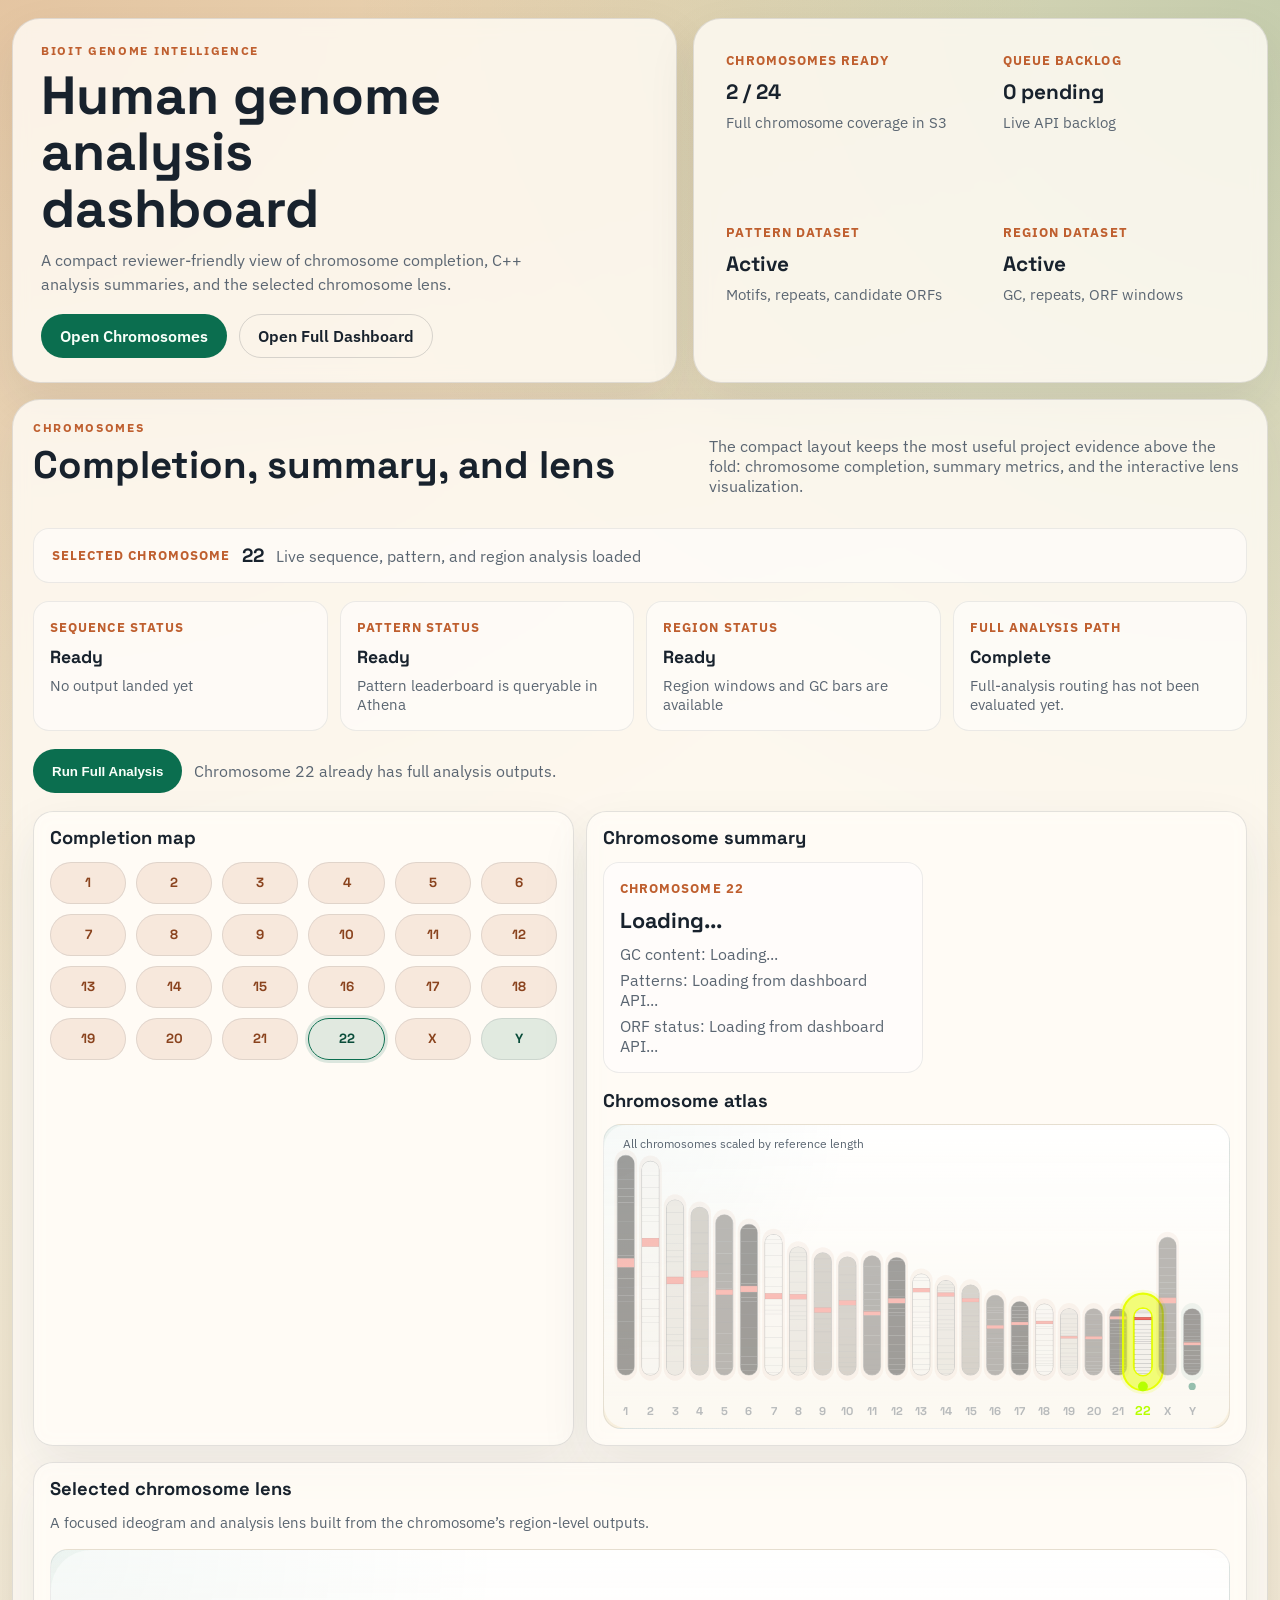
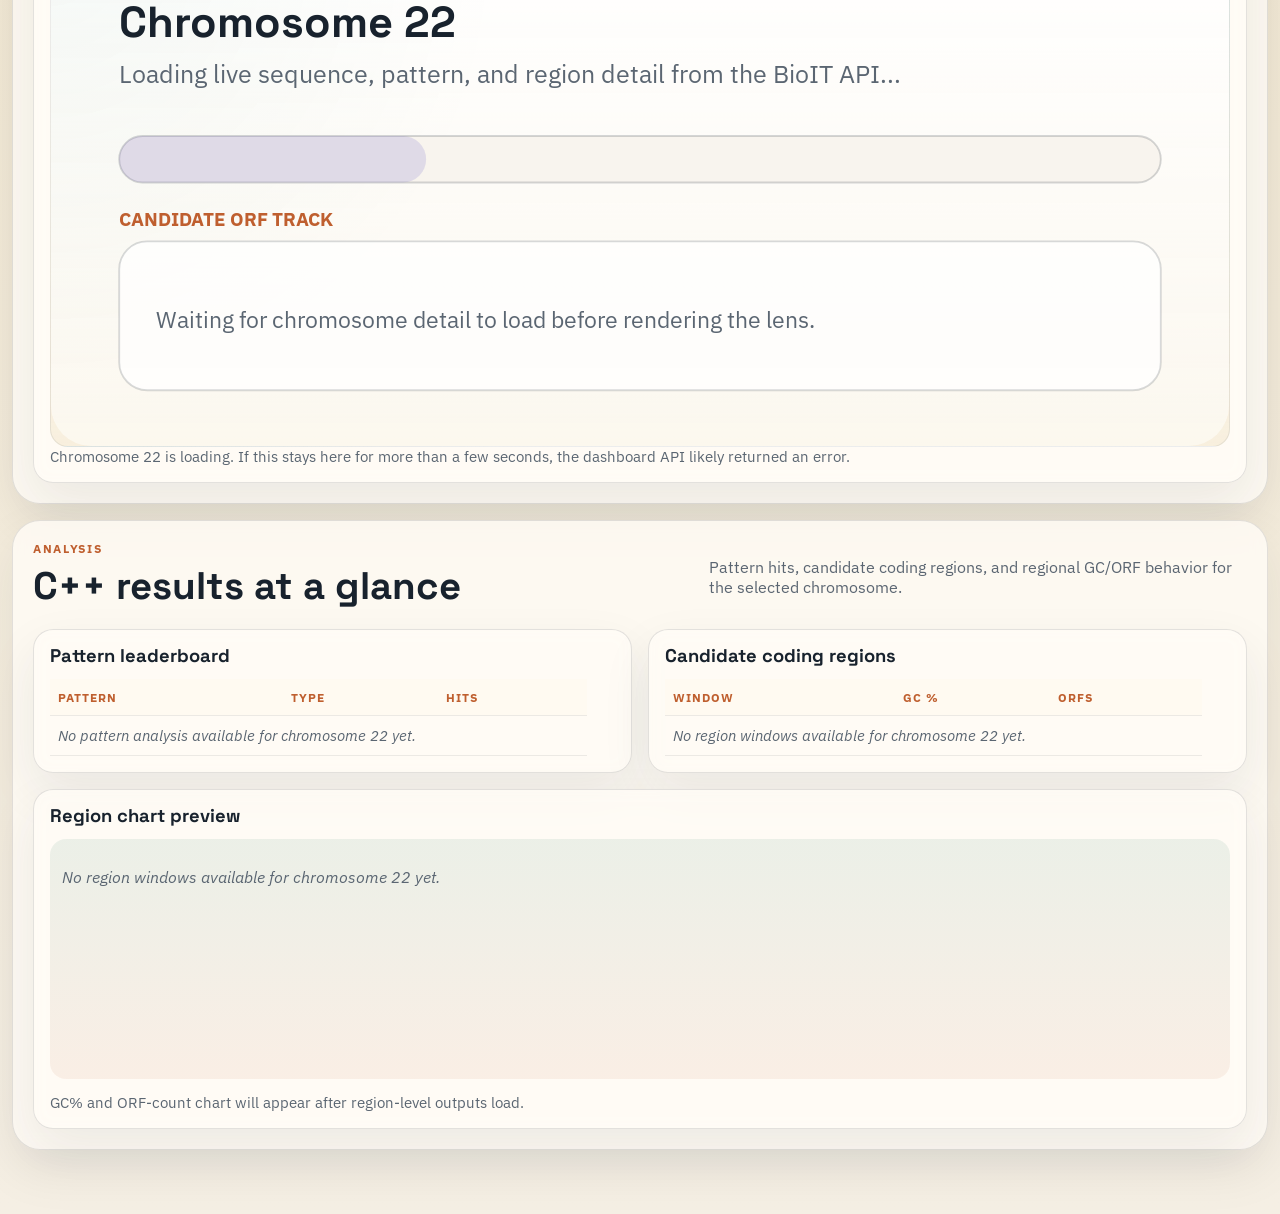
==== webapp/compact.html @ 19586a56 "Add compact dashboard variant" ====
<!DOCTYPE html>
<html lang="en">
  <head>
    <meta charset="UTF-8" />
    <meta name="viewport" content="width=device-width, initial-scale=1.0" />
    <title>BioIT Genome Intelligence Dashboard - Compact</title>
    <link rel="preconnect" href="https://fonts.googleapis.com" />
    <link rel="preconnect" href="https://fonts.gstatic.com" crossorigin />
    <link
      href="https://fonts.googleapis.com/css2?family=Space+Grotesk:wght@400;500;700&family=IBM+Plex+Sans:wght@400;500;600&display=swap"
      rel="stylesheet"
    />
    <link rel="stylesheet" href="./styles.css" />
  </head>
  <body class="compact-dashboard">
    <div class="page-shell">
      <header class="hero hero-compact">
        <div class="hero-copy compact-hero-copy">
          <p class="eyebrow">BioIT Genome Intelligence</p>
          <h1>Human genome analysis dashboard</h1>
          <p class="hero-text compact-hero-text">
            A compact reviewer-friendly view of chromosome completion, C++ analysis summaries,
            and the selected chromosome lens.
          </p>
          <div class="hero-actions">
            <a class="button button-primary" href="#chromosomes">Open Chromosomes</a>
            <a class="button button-secondary" href="./index.html">Open Full Dashboard</a>
          </div>
        </div>
        <aside class="hero-panel compact-hero-panel">
          <div class="hero-panel-grid compact-hero-grid">
            <article class="metric-card">
              <span class="metric-label">Chromosomes Ready</span>
              <strong id="readyChromosomes">0 / 24</strong>
              <span class="metric-detail">Full chromosome coverage in S3</span>
            </article>
            <article class="metric-card">
              <span class="metric-label">Queue Backlog</span>
              <strong id="queueDepth">0 pending</strong>
              <span class="metric-detail">Live API backlog</span>
            </article>
            <article class="metric-card">
              <span class="metric-label">Pattern Dataset</span>
              <strong>Active</strong>
              <span class="metric-detail">Motifs, repeats, candidate ORFs</span>
            </article>
            <article class="metric-card">
              <span class="metric-label">Region Dataset</span>
              <strong>Active</strong>
              <span class="metric-detail">GC, repeats, ORF windows</span>
            </article>
          </div>
        </aside>
      </header>

      <main class="content compact-content">
        <section class="panel compact-panel" id="chromosomes">
          <div class="section-header compact-section-header">
            <div>
              <p class="section-kicker">Chromosomes</p>
              <h2>Completion, summary, and lens</h2>
            </div>
            <p class="section-copy">
              The compact layout keeps the most useful project evidence above the fold:
              chromosome completion, summary metrics, and the interactive lens visualization.
            </p>
          </div>

          <div class="selection-banner">
            <span class="selection-label">Selected chromosome</span>
            <strong id="selectedChromosomeLabel">22</strong>
            <span id="selectedChromosomeStatus" class="selection-status">Loading live analysis</span>
          </div>

          <div class="selection-meta">
            <article class="selection-card">
              <span class="metric-label">Sequence Status</span>
              <strong id="selectedSequenceStatus">Ready</strong>
              <span id="selectedSequenceDetail" class="metric-detail">Latest sequence output available</span>
            </article>
            <article class="selection-card">
              <span class="metric-label">Pattern Status</span>
              <strong id="selectedPatternStatus">Ready</strong>
              <span id="selectedPatternDetail" class="metric-detail">Pattern leaderboard can be queried</span>
            </article>
            <article class="selection-card">
              <span class="metric-label">Region Status</span>
              <strong id="selectedRegionStatus">Ready</strong>
              <span id="selectedRegionDetail" class="metric-detail">GC and ORF windows are available</span>
            </article>
            <article class="selection-card">
              <span class="metric-label">Full Analysis Path</span>
              <strong id="selectedFullAnalysisStatus">Eligible</strong>
              <span id="selectedFullAnalysisDetail" class="metric-detail">Batch-first full analysis routing.</span>
            </article>
          </div>

          <div class="selection-actions">
            <button id="runFullAnalysisButton" class="button button-primary" type="button">
              Run Full Analysis
            </button>
            <span id="runFullAnalysisHint" class="selection-status">
              Use this when sequence data is landed and you want patterns plus region summaries.
            </span>
          </div>

          <div class="chromosome-layout">
            <article class="card">
              <h3>Completion map</h3>
              <div id="chromosomeGrid" class="chromosome-grid"></div>
            </article>

            <article class="card summary-atlas-card">
              <div class="summary-atlas-layout">
                <div class="summary-block">
                  <h3>Chromosome summary</h3>
                  <div id="summaryCards" class="summary-cards"></div>
                </div>
                <div class="atlas-inline">
                  <h3>Chromosome atlas</h3>
                  <div id="chromosomeAtlas" class="visual-stage visual-stage-atlas"></div>
                </div>
              </div>
            </article>
          </div>

          <article class="card visual-card lens-card">
            <h3>Selected chromosome lens</h3>
            <p class="card-caption">
              A focused ideogram and analysis lens built from the chromosome’s region-level outputs.
            </p>
            <div id="selectedChromosomeVisual" class="visual-stage visual-stage-focus"></div>
            <p id="selectedChromosomeVisualNote" class="chart-note">
              Load a chromosome to inspect its ideogram and region-level analysis windows.
            </p>
          </article>
        </section>

        <section class="panel compact-panel" id="analysis">
          <div class="section-header compact-section-header">
            <div>
              <p class="section-kicker">Analysis</p>
              <h2>C++ results at a glance</h2>
            </div>
            <p class="section-copy">
              Pattern hits, candidate coding regions, and regional GC/ORF behavior for the selected chromosome.
            </p>
          </div>

          <div class="analysis-grid analysis-grid-tables">
            <article class="card">
              <h3>Pattern leaderboard</h3>
              <div class="table-scroll-frame">
                <table class="data-table">
                  <thead>
                    <tr>
                      <th>Pattern</th>
                      <th>Type</th>
                      <th>Hits</th>
                    </tr>
                  </thead>
                  <tbody id="patternTable"></tbody>
                </table>
              </div>
            </article>

            <article class="card">
              <h3>Candidate coding regions</h3>
              <div class="table-scroll-frame">
                <table class="data-table">
                  <thead>
                    <tr>
                      <th>Window</th>
                      <th>GC %</th>
                      <th>ORFs</th>
                    </tr>
                  </thead>
                  <tbody id="orfTable"></tbody>
                </table>
              </div>
            </article>
          </div>

          <article class="card analysis-chart-card">
            <h3>Region chart preview</h3>
            <div class="chart-card">
              <div id="gcBars" class="bar-chart"></div>
              <p id="regionChartNote" class="chart-note">
                GC-content windows for the selected chromosome.
              </p>
            </div>
          </article>
        </section>

        <section class="support-hidden" aria-hidden="true">
          <form id="singleJobForm">
            <input name="source" value="ncbi" />
            <input name="accessionId" value="NC_000022.11" />
            <input name="chromosome" value="22" />
            <input name="species" value="homo_sapiens" />
            <input name="outputPrefix" value="human_genome/chr22" />
          </form>
          <button id="submitBatchButton" type="button">Hidden batch control</button>
          <pre id="payloadPreview"></pre>
        </section>
      </main>
    </div>

    <script src="./config.js"></script>
    <script src="./app.js"></script>
  </body>
</html>
---- webapp/styles.css ----
:root {
  --bg: #f5efe4;
  --bg-accent: #efe2c2;
  --surface: rgba(255, 252, 246, 0.82);
  --surface-strong: #fffaf1;
  --text: #18222d;
  --muted: #5b6672;
  --line: rgba(24, 34, 45, 0.12);
  --primary: #0b6e4f;
  --primary-strong: #084c39;
  --secondary: #bf5f2f;
  --sync-normal: #2b8a5e;
  --sync-slow: #c57a19;
  --sync-stalled: #c44738;
  --shadow: 0 20px 50px rgba(24, 34, 45, 0.08);
  --radius-xl: 28px;
  --radius-lg: 20px;
  --radius-md: 14px;
}

* {
  box-sizing: border-box;
}

html {
  scroll-behavior: smooth;
}

body {
  margin: 0;
  min-height: 100vh;
  font-family: "IBM Plex Sans", sans-serif;
  color: var(--text);
  background:
    radial-gradient(circle at top left, rgba(191, 95, 47, 0.22), transparent 34%),
    radial-gradient(circle at top right, rgba(11, 110, 79, 0.18), transparent 30%),
    linear-gradient(180deg, var(--bg-accent), var(--bg));
}

.page-shell {
  width: min(1200px, calc(100% - 32px));
  margin: 0 auto;
  padding: 32px 0 64px;
}

.hero {
  display: grid;
  grid-template-columns: 1.25fr 0.95fr;
  gap: 24px;
  align-items: stretch;
}

.hero-copy,
.hero-panel,
.panel,
.card {
  border: 1px solid var(--line);
  background: var(--surface);
  backdrop-filter: blur(8px);
  box-shadow: var(--shadow);
}

.hero-copy {
  border-radius: var(--radius-xl);
  padding: 36px;
}

.hero-panel {
  border-radius: var(--radius-xl);
  padding: 22px;
}

.eyebrow,
.section-kicker {
  margin: 0 0 10px;
  text-transform: uppercase;
  letter-spacing: 0.14em;
  font-size: 12px;
  font-weight: 700;
  color: var(--secondary);
}

h1,
h2,
h3 {
  font-family: "Space Grotesk", sans-serif;
  line-height: 1.05;
  margin: 0;
}

h1 {
  font-size: clamp(2.2rem, 5vw, 4.6rem);
  max-width: 10ch;
}

h2 {
  font-size: clamp(1.55rem, 3vw, 2.4rem);
}

h3 {
  font-size: 1.15rem;
  margin-bottom: 14px;
}

.hero-text,
.section-copy,
.card p,
label,
li,
dd,
dt {
  color: var(--muted);
}

.hero-text {
  max-width: 62ch;
  font-size: 1.02rem;
  line-height: 1.75;
  margin: 18px 0 28px;
}

.hero-actions {
  display: flex;
  gap: 12px;
  flex-wrap: wrap;
}

.button {
  display: inline-flex;
  align-items: center;
  justify-content: center;
  min-height: 44px;
  padding: 0 18px;
  border-radius: 999px;
  border: 1px solid transparent;
  font-weight: 600;
  text-decoration: none;
  cursor: pointer;
  transition: transform 160ms ease, background 160ms ease, border-color 160ms ease;
}

.button:hover {
  transform: translateY(-1px);
}

.button-primary {
  background: var(--primary);
  color: #f8fff9;
}

.button-primary:hover {
  background: var(--primary-strong);
}

.button-secondary {
  background: transparent;
  color: var(--text);
  border-color: rgba(24, 34, 45, 0.16);
}

.hero-panel-grid,
.overview-grid,
.analysis-grid,
.controls-grid {
  display: grid;
  gap: 16px;
}

.hero-panel-grid {
  grid-template-columns: repeat(2, minmax(0, 1fr));
  height: 100%;
}

.metric-card,
.card {
  border-radius: var(--radius-lg);
  padding: 18px;
}

.metric-label {
  display: block;
  margin-bottom: 10px;
  color: var(--secondary);
  font-size: 0.84rem;
  font-weight: 700;
  letter-spacing: 0.08em;
  text-transform: uppercase;
}

.metric-card strong {
  display: block;
  font-size: 1.3rem;
  font-family: "Space Grotesk", sans-serif;
}

.metric-detail {
  display: block;
  margin-top: 8px;
  color: var(--muted);
  font-size: 0.93rem;
}

.content {
  margin-top: 26px;
  display: grid;
  gap: 22px;
}

.support-hidden {
  display: none;
}

.compact-dashboard .page-shell {
  width: min(1320px, calc(100% - 24px));
  padding-top: 18px;
}

.compact-dashboard .hero {
  grid-template-columns: 1.1fr 0.95fr;
  gap: 16px;
}

.compact-dashboard .hero-copy {
  padding: 24px 28px;
}

.compact-dashboard .hero-panel {
  padding: 16px;
}

.compact-dashboard h1 {
  font-size: clamp(2rem, 4.2vw, 3.4rem);
  max-width: 14ch;
}

.compact-dashboard .hero-text {
  margin: 12px 0 18px;
  line-height: 1.5;
  font-size: 0.98rem;
  max-width: 54ch;
}

.compact-dashboard .hero-panel-grid {
  gap: 12px;
}

.compact-dashboard .metric-card,
.compact-dashboard .card {
  padding: 16px;
}

.compact-dashboard .content {
  margin-top: 16px;
  gap: 16px;
}

.compact-dashboard .panel {
  padding: 20px;
}

.compact-dashboard .section-header {
  margin-bottom: 16px;
}

.compact-dashboard .selection-meta {
  gap: 12px;
}

.compact-dashboard .chromosome-layout {
  gap: 12px;
}

.compact-dashboard .visual-stage-focus {
  min-height: 320px;
}

.panel {
  border-radius: var(--radius-xl);
  padding: 28px;
}

.panel-wide {
  padding-bottom: 34px;
}

.section-header {
  display: grid;
  grid-template-columns: 1.1fr 0.9fr;
  gap: 18px;
  align-items: start;
  margin-bottom: 22px;
}

.overview-grid,
.analysis-grid,
.controls-grid {
  grid-template-columns: repeat(3, minmax(0, 1fr));
}

.analysis-grid-tables {
  grid-template-columns: repeat(2, minmax(0, 1fr));
}

.analysis-chart-card {
  margin-top: 16px;
}

.chromosome-layout {
  display: grid;
  grid-template-columns: 0.9fr 1.1fr;
  gap: 16px;
}

.form-card {
  display: grid;
  gap: 12px;
}

label {
  display: grid;
  gap: 6px;
  font-size: 0.95rem;
}

input,
select {
  width: 100%;
  min-height: 42px;
  padding: 10px 12px;
  border: 1px solid rgba(24, 34, 45, 0.14);
  border-radius: 12px;
  background: var(--surface-strong);
  color: var(--text);
  font: inherit;
}

pre {
  margin: 0;
  min-height: 280px;
  padding: 16px;
  overflow: auto;
  border-radius: 14px;
  background: #1d262f;
  color: #dbf5e7;
  font-size: 0.9rem;
  line-height: 1.5;
}

.summary-cards {
  display: grid;
  grid-template-columns: minmax(220px, 320px);
  gap: 14px;
}

.summary-atlas-card {
  overflow: hidden;
}

.summary-atlas-layout {
  display: grid;
  grid-template-columns: 1fr;
  gap: 18px;
  align-items: start;
}

.summary-block {
  max-width: 420px;
}

.atlas-inline {
  min-width: 0;
}

.lens-card {
  margin-top: 16px;
}

.selection-banner {
  display: flex;
  align-items: center;
  gap: 12px;
  flex-wrap: wrap;
  margin: 0 0 18px;
  padding: 14px 18px;
  border-radius: 16px;
  border: 1px solid rgba(24, 34, 45, 0.08);
  background: rgba(255, 255, 255, 0.52);
}

.selection-label {
  color: var(--secondary);
  font-size: 0.82rem;
  font-weight: 700;
  letter-spacing: 0.08em;
  text-transform: uppercase;
}

.selection-banner strong {
  font-family: "Space Grotesk", sans-serif;
  font-size: 1.2rem;
}

.selection-status {
  color: var(--muted);
}

.selection-meta {
  display: grid;
  grid-template-columns: repeat(auto-fit, minmax(180px, 1fr));
  gap: 14px;
  margin: 0 0 18px;
}

.selection-actions {
  display: flex;
  align-items: center;
  gap: 12px;
  flex-wrap: wrap;
  margin: 0 0 18px;
}

.selection-card {
  border-radius: 16px;
  padding: 16px;
  border: 1px solid rgba(24, 34, 45, 0.08);
  background: rgba(255, 255, 255, 0.52);
}

.selection-card strong {
  display: block;
  font-family: "Space Grotesk", sans-serif;
  font-size: 1.1rem;
  margin-bottom: 8px;
}

.selection-card.selection-card-sync-normal {
  border-color: rgba(43, 138, 94, 0.34);
  background: rgba(226, 246, 235, 0.7);
}

.selection-card.selection-card-sync-normal strong,
.selection-card.selection-card-sync-normal .metric-detail {
  color: var(--sync-normal);
}

.selection-card.selection-card-sync-slow {
  border-color: rgba(197, 122, 25, 0.34);
  background: rgba(255, 243, 219, 0.78);
}

.selection-card.selection-card-sync-slow strong,
.selection-card.selection-card-sync-slow .metric-detail {
  color: var(--sync-slow);
}

.selection-card.selection-card-sync-stalled {
  border-color: rgba(196, 71, 56, 0.4);
  background: rgba(255, 229, 225, 0.82);
}

.selection-card.selection-card-sync-stalled strong,
.selection-card.selection-card-sync-stalled .metric-detail {
  color: var(--sync-stalled);
}

.summary-card {
  border-radius: 16px;
  padding: 16px;
  border: 1px solid rgba(24, 34, 45, 0.08);
  background: rgba(255, 255, 255, 0.52);
}

.summary-card strong {
  display: block;
  margin: 4px 0 10px;
  font-family: "Space Grotesk", sans-serif;
  font-size: 1.35rem;
}

.summary-card p {
  margin: 6px 0 0;
}

.summary-card .summary-subdetail {
  margin-top: 4px;
  font-size: 0.88rem;
  line-height: 1.45;
  color: var(--muted);
}

.card-caption {
  margin: -2px 0 14px;
  font-size: 0.95rem;
  line-height: 1.6;
}

.pill-list,
.feature-list {
  margin: 14px 0 0;
  padding-left: 18px;
  line-height: 1.7;
}

.stat-list {
  margin: 0;
  display: grid;
  gap: 14px;
}

.stat-list div {
  display: flex;
  justify-content: space-between;
  gap: 16px;
  padding-bottom: 10px;
  border-bottom: 1px solid rgba(24, 34, 45, 0.08);
}

.stat-list dt {
  font-weight: 600;
}

.stat-list dd {
  margin: 0;
}

.chromosome-grid {
  display: grid;
  grid-template-columns: repeat(6, minmax(0, 1fr));
  gap: 10px;
}

.chromosome-pill {
  border-radius: 999px;
  min-height: 42px;
  display: flex;
  align-items: center;
  justify-content: center;
  font-weight: 700;
  font-family: "Space Grotesk", sans-serif;
  border: 1px solid rgba(24, 34, 45, 0.1);
  background: #fff7ea;
  transition: transform 160ms ease, border-color 160ms ease, box-shadow 160ms ease;
}

button.chromosome-pill {
  width: 100%;
  cursor: pointer;
}

button.chromosome-pill:hover {
  transform: translateY(-1px);
}

button.chromosome-pill.active {
  border-color: var(--primary);
  box-shadow: 0 0 0 3px rgba(11, 110, 79, 0.14);
}

.chromosome-pill.ready {
  background: rgba(11, 110, 79, 0.12);
  color: var(--primary-strong);
}

.chromosome-pill.pending {
  background: rgba(191, 95, 47, 0.12);
  color: #8a431e;
}

.data-table {
  width: 100%;
  border-collapse: collapse;
  font-size: 0.94rem;
}

.table-scroll-frame {
  max-height: 320px;
  overflow-y: scroll;
  padding-right: 18px;
  scrollbar-gutter: stable;
  scrollbar-width: thin;
  scrollbar-color: rgba(11, 110, 79, 0.75) rgba(24, 34, 45, 0.08);
  position: relative;
}

.table-scroll-frame thead th {
  position: sticky;
  top: 0;
  background: rgba(255, 250, 241, 0.96);
  z-index: 1;
}

.table-scroll-frame::-webkit-scrollbar {
  width: 12px;
}

.table-scroll-frame::-webkit-scrollbar-track {
  background: rgba(24, 34, 45, 0.08);
  border-radius: 999px;
}

.table-scroll-frame::-webkit-scrollbar-thumb {
  background: linear-gradient(180deg, rgba(11, 110, 79, 0.92), rgba(191, 95, 47, 0.82));
  border-radius: 999px;
  border: 2px solid rgba(255, 250, 241, 0.96);
}

.data-table th,
.data-table td {
  padding: 10px 8px;
  text-align: left;
  border-bottom: 1px solid rgba(24, 34, 45, 0.08);
}

.data-table th {
  color: var(--secondary);
  font-size: 0.78rem;
  text-transform: uppercase;
  letter-spacing: 0.08em;
}

.chart-card {
  display: grid;
  gap: 14px;
}

.bar-chart {
  min-height: 240px;
  padding: 12px;
  border-radius: 16px;
  background: linear-gradient(180deg, rgba(11, 110, 79, 0.08), rgba(191, 95, 47, 0.08));
  overflow: hidden;
}

.bar-chart svg {
  display: block;
  width: 100%;
  height: auto;
}

.chart-note {
  margin: 0;
  font-size: 0.92rem;
}

.visual-stage {
  min-height: 320px;
  border-radius: 18px;
  border: 1px solid rgba(24, 34, 45, 0.08);
  background:
    radial-gradient(circle at top left, rgba(11, 110, 79, 0.08), transparent 35%),
    linear-gradient(180deg, rgba(255, 255, 255, 0.84), rgba(239, 226, 194, 0.45));
  overflow: hidden;
}

.visual-stage svg {
  display: block;
  width: 100%;
  height: auto;
}

.visual-stage-focus {
  min-height: 360px;
}

.visual-stage-atlas {
  min-height: 220px;
}

.visual-empty {
  margin: 0;
  padding: 26px 22px;
  color: var(--muted);
  font-style: italic;
}

.table-empty {
  color: var(--muted);
  font-style: italic;
}

@media (max-width: 980px) {
  .hero,
  .section-header,
  .overview-grid,
  .analysis-grid,
  .controls-grid,
  .chromosome-layout,
  .summary-atlas-layout {
    grid-template-columns: 1fr;
  }

  .hero-panel-grid {
    grid-template-columns: 1fr 1fr;
  }

  .summary-cards {
    grid-template-columns: 1fr;
  }

  .selection-meta {
    grid-template-columns: 1fr;
  }
}

@media (max-width: 640px) {
  .page-shell {
    width: min(100% - 20px, 1200px);
    padding-top: 18px;
  }

  .hero-copy,
  .hero-panel,
  .panel {
    padding: 20px;
  }

  .hero-panel-grid,
  .chromosome-grid {
    grid-template-columns: repeat(2, minmax(0, 1fr));
  }
}
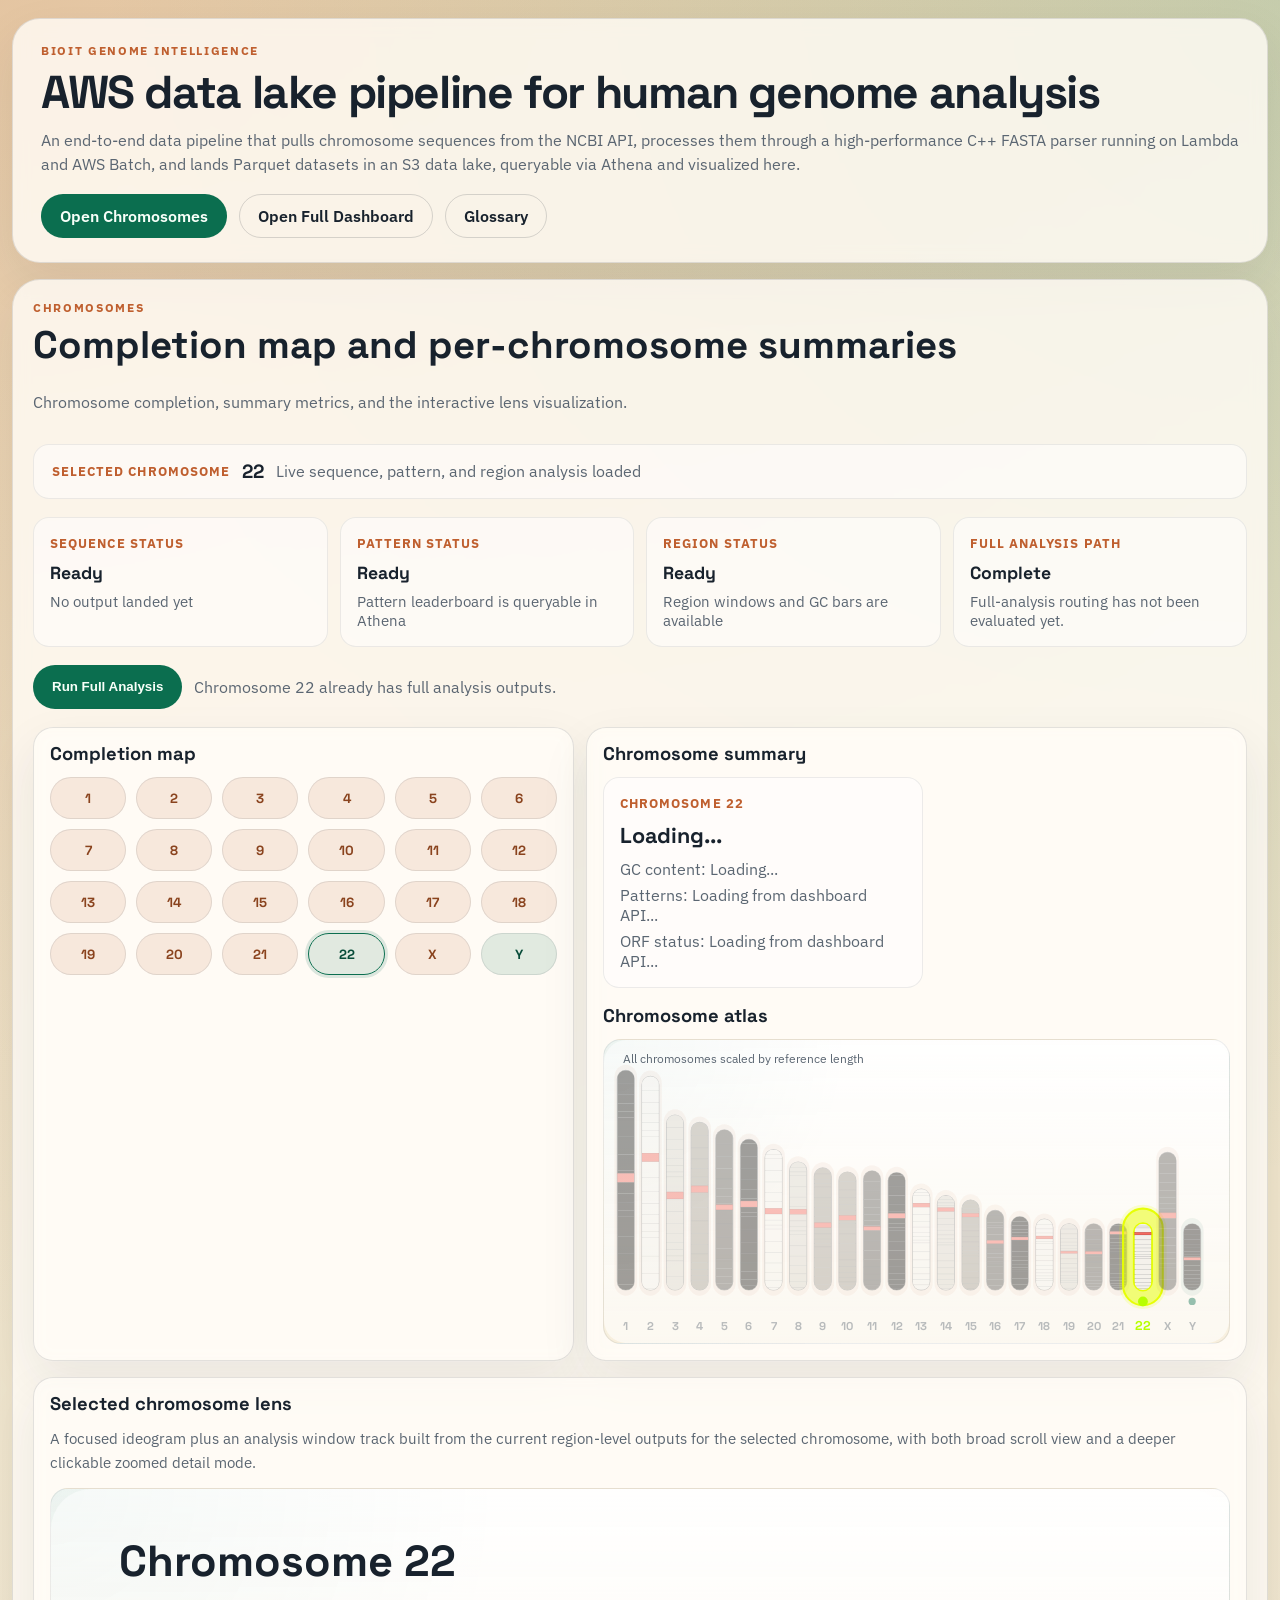
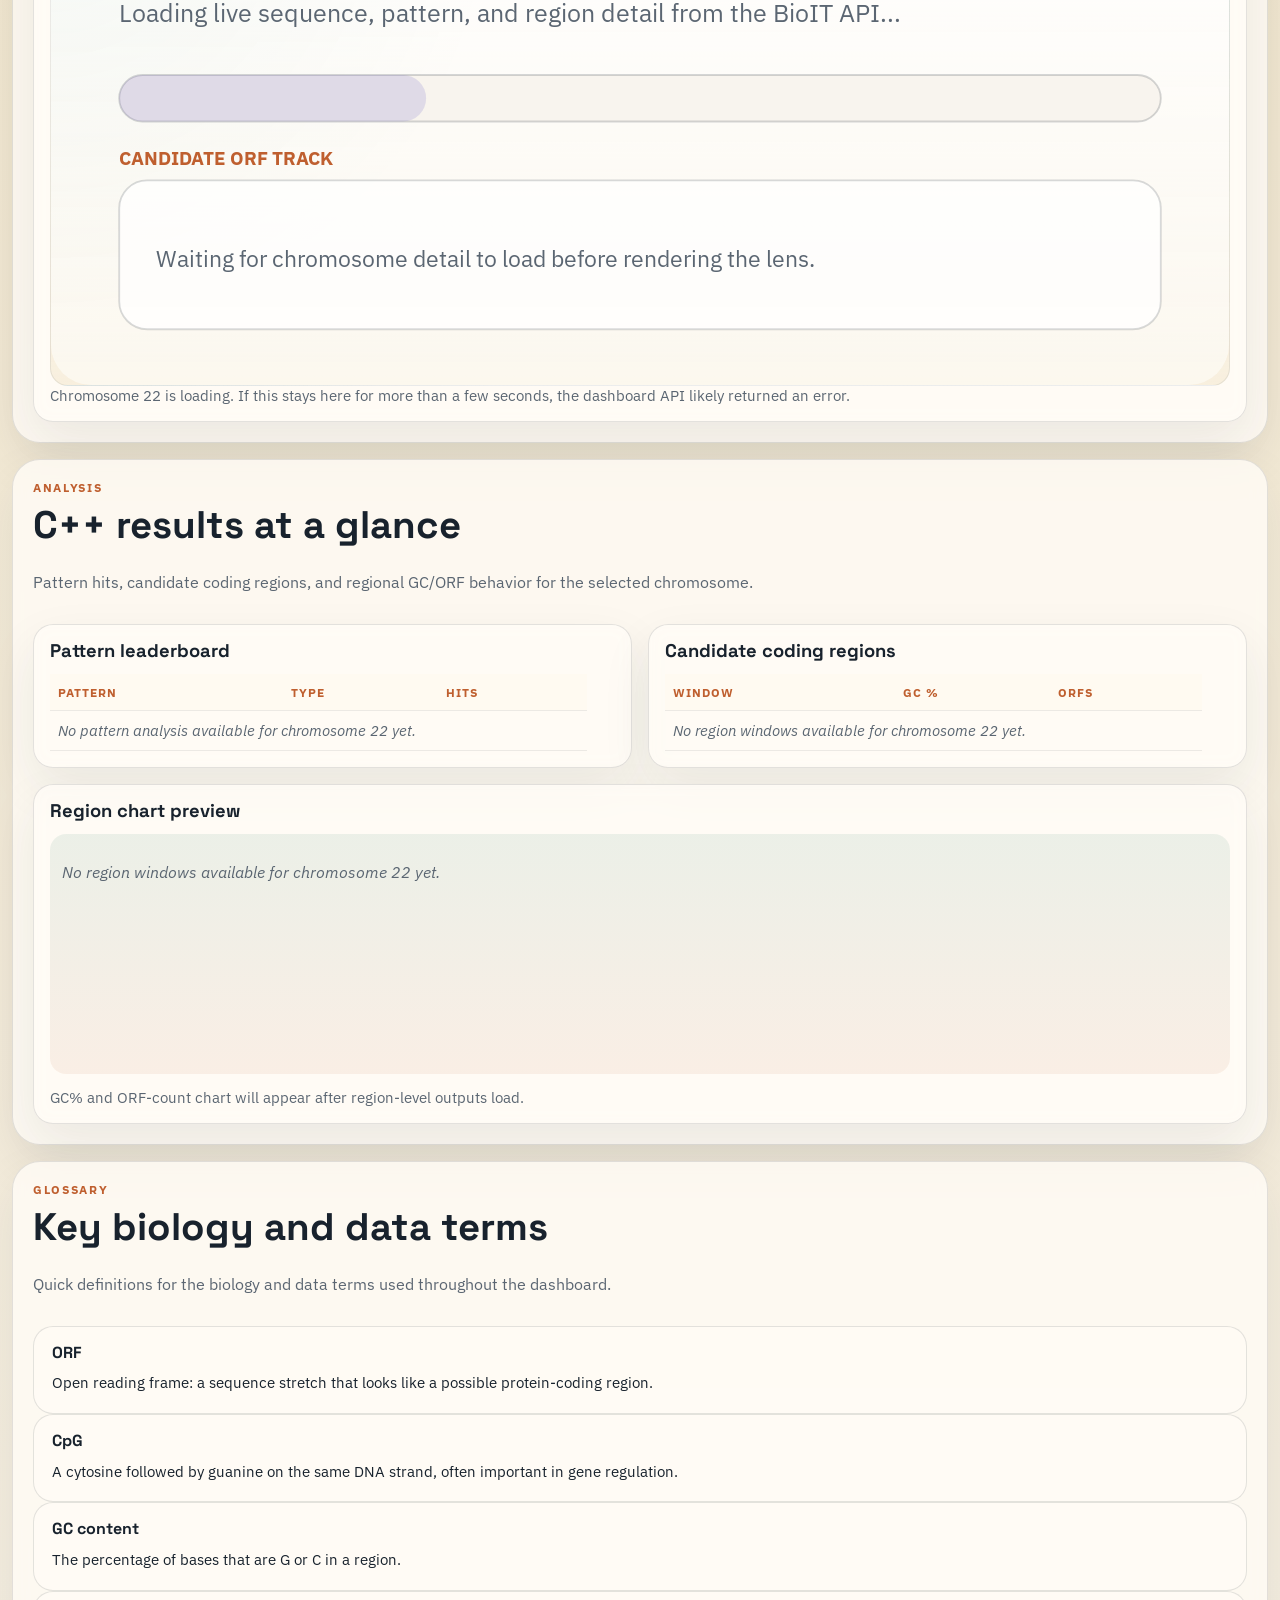
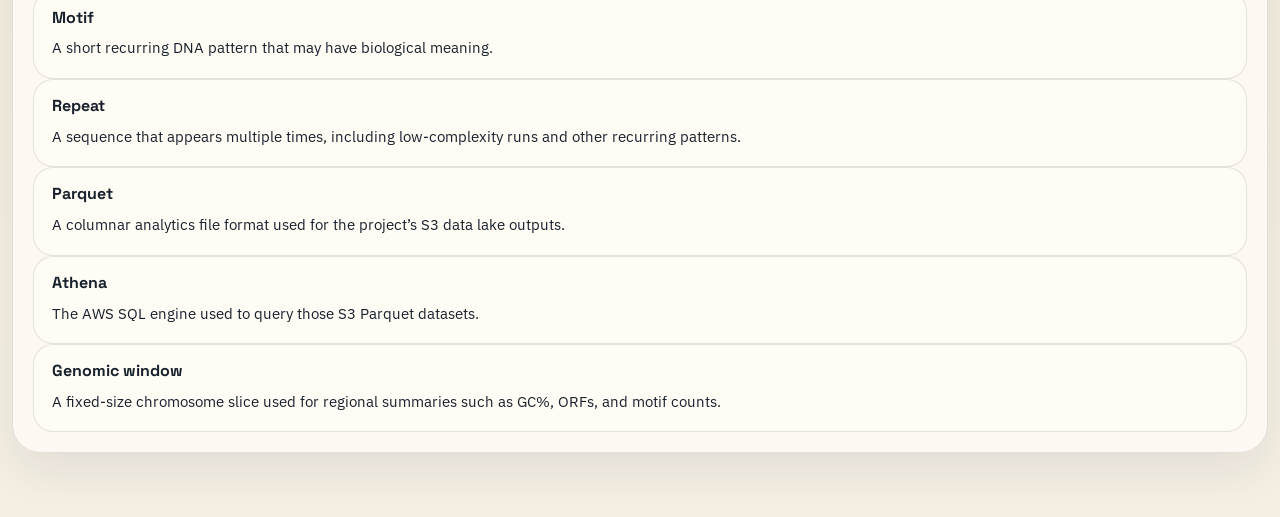
==== commit 816ca591: "restore reproducible deployed project snapshot" ====
--- a/webapp/compact.html
+++ b/webapp/compact.html
@@ -17,40 +17,19 @@
       <header class="hero hero-compact">
         <div class="hero-copy compact-hero-copy">
           <p class="eyebrow">BioIT Genome Intelligence</p>
-          <h1>Human genome analysis dashboard</h1>
+          <h1>AWS data lake pipeline for human genome analysis</h1>
           <p class="hero-text compact-hero-text">
-            A compact reviewer-friendly view of chromosome completion, C++ analysis summaries,
-            and the selected chromosome lens.
+            An end-to-end data pipeline that pulls chromosome sequences from the NCBI API,
+            processes them through a high-performance C++ FASTA parser running on Lambda
+            and AWS Batch, and lands Parquet datasets in an S3 data lake, queryable via
+            Athena and visualized here.
           </p>
           <div class="hero-actions">
             <a class="button button-primary" href="#chromosomes">Open Chromosomes</a>
             <a class="button button-secondary" href="./index.html">Open Full Dashboard</a>
+            <a class="button button-secondary" href="#glossary">Glossary</a>
           </div>
         </div>
-        <aside class="hero-panel compact-hero-panel">
-          <div class="hero-panel-grid compact-hero-grid">
-            <article class="metric-card">
-              <span class="metric-label">Chromosomes Ready</span>
-              <strong id="readyChromosomes">0 / 24</strong>
-              <span class="metric-detail">Full chromosome coverage in S3</span>
-            </article>
-            <article class="metric-card">
-              <span class="metric-label">Queue Backlog</span>
-              <strong id="queueDepth">0 pending</strong>
-              <span class="metric-detail">Live API backlog</span>
-            </article>
-            <article class="metric-card">
-              <span class="metric-label">Pattern Dataset</span>
-              <strong>Active</strong>
-              <span class="metric-detail">Motifs, repeats, candidate ORFs</span>
-            </article>
-            <article class="metric-card">
-              <span class="metric-label">Region Dataset</span>
-              <strong>Active</strong>
-              <span class="metric-detail">GC, repeats, ORF windows</span>
-            </article>
-          </div>
-        </aside>
       </header>
 
       <main class="content compact-content">
@@ -58,11 +37,10 @@
           <div class="section-header compact-section-header">
             <div>
               <p class="section-kicker">Chromosomes</p>
-              <h2>Completion, summary, and lens</h2>
+              <h2>Completion map and per-chromosome summaries</h2>
             </div>
             <p class="section-copy">
-              The compact layout keeps the most useful project evidence above the fold:
-              chromosome completion, summary metrics, and the interactive lens visualization.
+              Chromosome completion, summary metrics, and the interactive lens visualization.
             </p>
           </div>
 
@@ -127,7 +105,9 @@
           <article class="card visual-card lens-card">
             <h3>Selected chromosome lens</h3>
             <p class="card-caption">
-              A focused ideogram and analysis lens built from the chromosome’s region-level outputs.
+              A focused ideogram plus an analysis window track built from the current
+              region-level outputs for the selected chromosome, with both broad scroll view
+              and a deeper clickable zoomed detail mode.
             </p>
             <div id="selectedChromosomeVisual" class="visual-stage visual-stage-focus"></div>
             <p id="selectedChromosomeVisualNote" class="chart-note">
@@ -192,7 +172,32 @@
           </article>
         </section>
 
+        <section class="panel compact-panel" id="glossary">
+          <div class="section-header compact-section-header">
+            <div>
+              <p class="section-kicker">Glossary</p>
+              <h2>Key biology and data terms</h2>
+            </div>
+            <p class="section-copy">
+              Quick definitions for the biology and data terms used throughout the dashboard.
+            </p>
+          </div>
+
+          <div class="glossary-grid glossary-grid-compact">
+            <article class="glossary-card"><h3>ORF</h3><p>Open reading frame: a sequence stretch that looks like a possible protein-coding region.</p></article>
+            <article class="glossary-card"><h3>CpG</h3><p>A cytosine followed by guanine on the same DNA strand, often important in gene regulation.</p></article>
+            <article class="glossary-card"><h3>GC content</h3><p>The percentage of bases that are G or C in a region.</p></article>
+            <article class="glossary-card"><h3>Motif</h3><p>A short recurring DNA pattern that may have biological meaning.</p></article>
+            <article class="glossary-card"><h3>Repeat</h3><p>A sequence that appears multiple times, including low-complexity runs and other recurring patterns.</p></article>
+            <article class="glossary-card"><h3>Parquet</h3><p>A columnar analytics file format used for the project’s S3 data lake outputs.</p></article>
+            <article class="glossary-card"><h3>Athena</h3><p>The AWS SQL engine used to query those S3 Parquet datasets.</p></article>
+            <article class="glossary-card"><h3>Genomic window</h3><p>A fixed-size chromosome slice used for regional summaries such as GC%, ORFs, and motif counts.</p></article>
+          </div>
+        </section>
+
         <section class="support-hidden" aria-hidden="true">
+          <span id="readyChromosomes">0 / 24</span>
+          <span id="queueDepth">0 pending</span>
           <form id="singleJobForm">
             <input name="source" value="ncbi" />
             <input name="accessionId" value="NC_000022.11" />
--- a/webapp/styles.css
+++ b/webapp/styles.css
@@ -216,12 +216,13 @@
 }
 
 .compact-dashboard .hero {
-  grid-template-columns: 1.1fr 0.95fr;
-  gap: 16px;
+  display: block;
+  width: 100%;
 }
 
 .compact-dashboard .hero-copy {
   padding: 24px 28px;
+  width: 100%;
 }
 
 .compact-dashboard .hero-panel {
@@ -229,15 +230,16 @@
 }
 
 .compact-dashboard h1 {
-  font-size: clamp(2rem, 4.2vw, 3.4rem);
-  max-width: 14ch;
+  font-size: clamp(1.8rem, 3.6vw, 3rem);
+  max-width: none;
+  letter-spacing: -0.03em;
 }
 
 .compact-dashboard .hero-text {
   margin: 12px 0 18px;
   line-height: 1.5;
-  font-size: 0.98rem;
-  max-width: 54ch;
+  font-size: 1rem;
+  max-width: none;
 }
 
 .compact-dashboard .hero-panel-grid {
@@ -260,6 +262,8 @@
 
 .compact-dashboard .section-header {
   margin-bottom: 16px;
+  grid-template-columns: 1fr;
+  gap: 10px;
 }
 
 .compact-dashboard .selection-meta {
@@ -293,7 +297,8 @@
 
 .overview-grid,
 .analysis-grid,
-.controls-grid {
+.controls-grid,
+.glossary-grid {
   grid-template-columns: repeat(3, minmax(0, 1fr));
 }
 
@@ -303,6 +308,32 @@
 
 .analysis-chart-card {
   margin-top: 16px;
+}
+
+.glossary-grid {
+  grid-template-columns: repeat(4, minmax(0, 1fr));
+}
+
+.glossary-grid-compact {
+  grid-template-columns: repeat(4, minmax(0, 1fr));
+}
+
+.glossary-card {
+  border-radius: var(--radius-lg);
+  padding: 18px;
+  border: 1px solid var(--line);
+  background: rgba(255, 252, 246, 0.7);
+}
+
+.glossary-card h3 {
+  margin-bottom: 10px;
+  font-size: 1rem;
+}
+
+.glossary-card p {
+  margin: 0;
+  line-height: 1.55;
+  font-size: 0.95rem;
 }
 
 .chromosome-layout {
@@ -684,6 +715,8 @@
   .overview-grid,
   .analysis-grid,
   .controls-grid,
+  .glossary-grid,
+  .glossary-grid-compact,
   .chromosome-layout,
   .summary-atlas-layout {
     grid-template-columns: 1fr;
